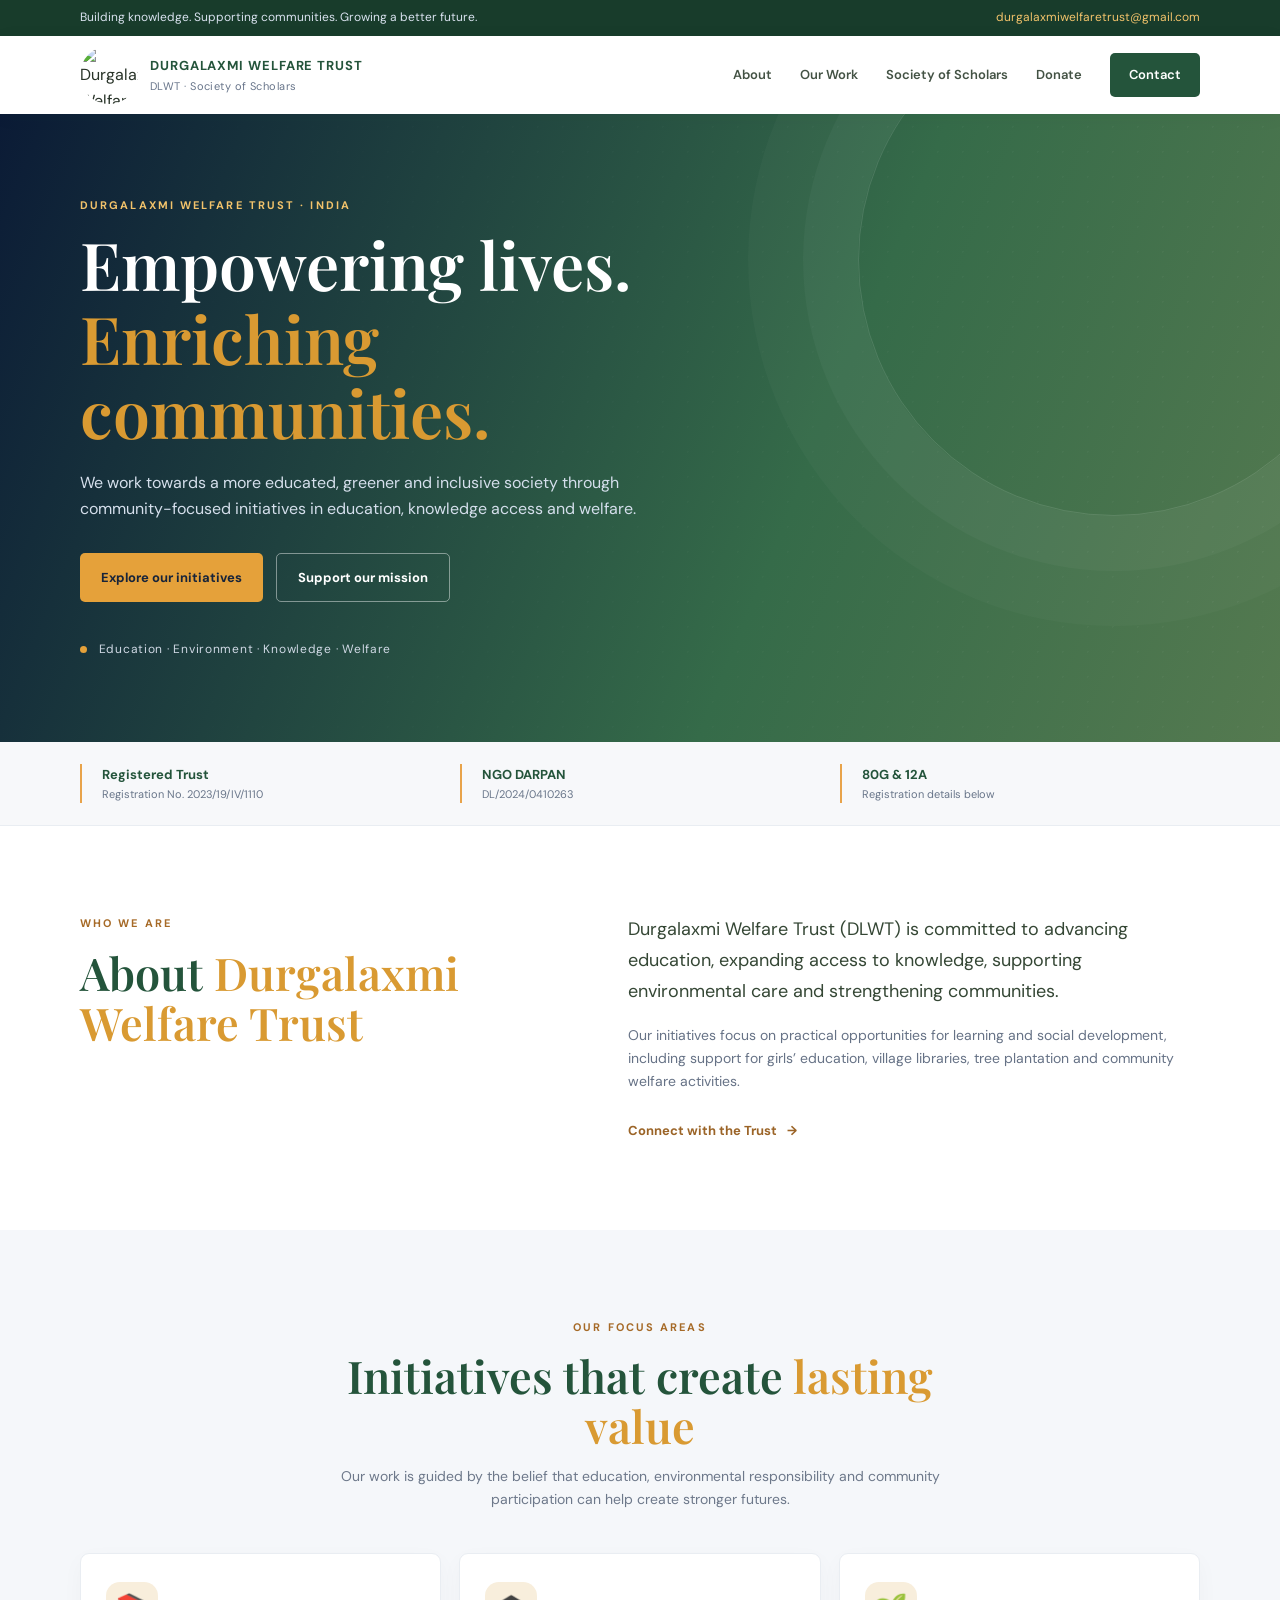
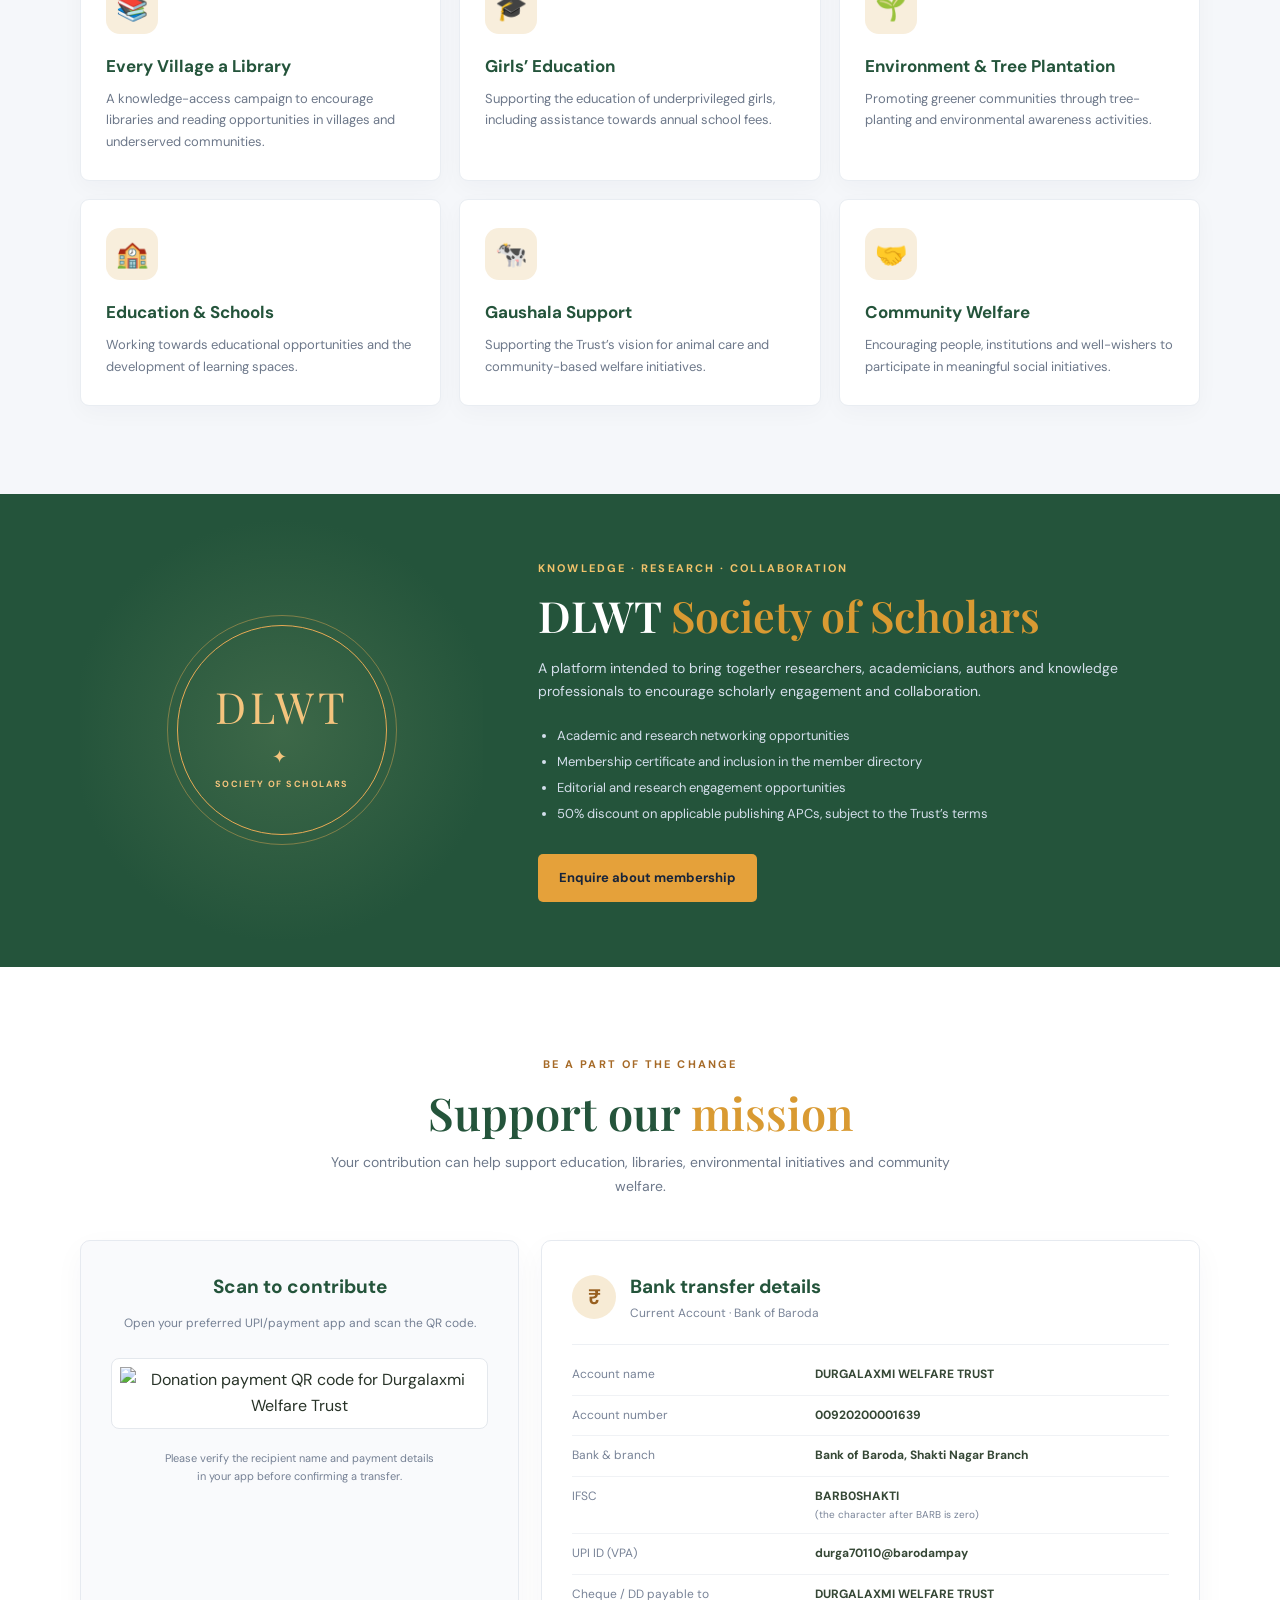
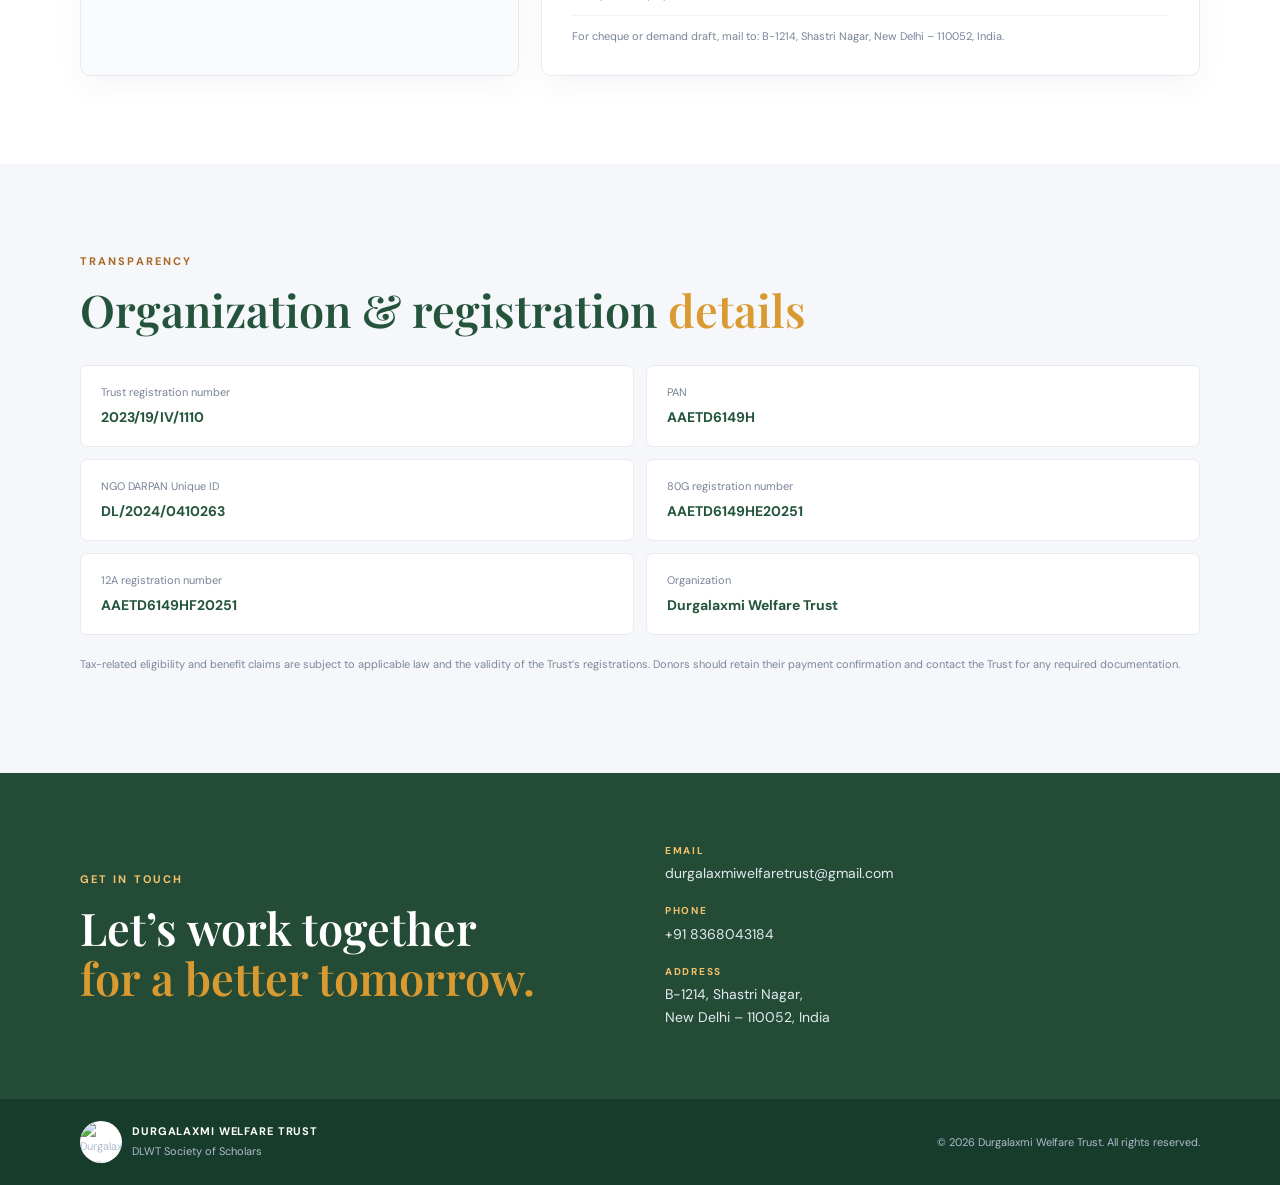
==== index.html @ bc3d6678 "Add files via upload" ====
<!DOCTYPE html>
<html lang="en">
<head>
  <meta charset="UTF-8">
  <meta name="viewport" content="width=device-width, initial-scale=1.0">
  <meta name="description" content="Durgalaxmi Welfare Trust — supporting education, village libraries, environmental action and community welfare.">
  <meta name="theme-color" content="#10264b">
  <title>Durgalaxmi Welfare Trust | DLWT Society of Scholars</title>
  <link rel="preconnect" href="https://fonts.googleapis.com">
  <link rel="preconnect" href="https://fonts.gstatic.com" crossorigin>
  <link href="https://fonts.googleapis.com/css2?family=DM+Sans:wght@400;500;600;700&family=Playfair+Display:wght@600;700&display=swap" rel="stylesheet">
  <link rel="stylesheet" href="style.css">
</head>
<body>
  <div class="topbar">
    <div class="wrap topbar-inner">
      <span>Building knowledge. Supporting communities. Growing a better future.</span>
      <a href="mailto:durgalaxmiwelfaretrust@gmail.com">durgalaxmiwelfaretrust@gmail.com</a>
    </div>
  </div>
  <header class="site-header">
    <div class="wrap nav-wrap">
      <a class="brand" href="#home" aria-label="Durgalaxmi Welfare Trust home">
        <img class="brand-logo" src="assets/dlwt-logo.jpg" alt="Durgalaxmi Welfare Trust logo">
        <span><strong>DURGALAXMI WELFARE TRUST</strong><small>DLWT · Society of Scholars</small></span>
      </a>
      <button class="menu-toggle" aria-label="Open navigation" aria-expanded="false">☰</button>
      <nav class="nav-links" aria-label="Main navigation">
        <a href="#about">About</a><a href="#initiatives">Our Work</a><a href="#scholars">Society of Scholars</a><a href="#donate">Donate</a><a class="nav-cta" href="#contact">Contact</a>
      </nav>
    </div>
  </header>

  <main>
    <section class="hero" id="home">
      <div class="hero-pattern"></div>
      <div class="wrap hero-content">
        <p class="eyebrow light">DURGALAXMI WELFARE TRUST · INDIA</p>
        <h1>Empowering lives.<br><em>Enriching communities.</em></h1>
        <p class="hero-copy">We work towards a more educated, greener and inclusive society through community-focused initiatives in education, knowledge access and welfare.</p>
        <div class="hero-actions"><a class="btn btn-saffron" href="#initiatives">Explore our initiatives</a><a class="btn btn-outline" href="#donate">Support our mission</a></div>
        <div class="hero-note"><span class="dot"></span> Education · Environment · Knowledge · Welfare</div>
      </div>
    </section>

    <section class="trust-strip">
      <div class="wrap trust-grid">
        <div><strong>Registered Trust</strong><span>Registration No. 2023/19/IV/1110</span></div>
        <div><strong>NGO DARPAN</strong><span>DL/2024/0410263</span></div>
        <div><strong>80G &amp; 12A</strong><span>Registration details below</span></div>
      </div>
    </section>

    <section class="section" id="about">
      <div class="wrap two-col">
        <div>
          <p class="eyebrow">WHO WE ARE</p>
          <h2>About <em>Durgalaxmi Welfare Trust</em></h2>
        </div>
        <div class="section-copy">
          <p class="lead">Durgalaxmi Welfare Trust (DLWT) is committed to advancing education, expanding access to knowledge, supporting environmental care and strengthening communities.</p>
          <p>Our initiatives focus on practical opportunities for learning and social development, including support for girls’ education, village libraries, tree plantation and community welfare activities.</p>
          <a class="text-link" href="#contact">Connect with the Trust <span>→</span></a>
        </div>
      </div>
    </section>

    <section class="section section-soft" id="initiatives">
      <div class="wrap">
        <div class="section-heading">
          <p class="eyebrow">OUR FOCUS AREAS</p>
          <h2>Initiatives that create <em>lasting value</em></h2>
          <p>Our work is guided by the belief that education, environmental responsibility and community participation can help create stronger futures.</p>
        </div>
        <div class="initiative-grid">
          <article class="initiative-card"><div class="card-icon">📚</div><h3>Every Village a Library</h3><p>A knowledge-access campaign to encourage libraries and reading opportunities in villages and underserved communities.</p></article>
          <article class="initiative-card"><div class="card-icon">🎓</div><h3>Girls’ Education</h3><p>Supporting the education of underprivileged girls, including assistance towards annual school fees.</p></article>
          <article class="initiative-card"><div class="card-icon">🌱</div><h3>Environment &amp; Tree Plantation</h3><p>Promoting greener communities through tree-planting and environmental awareness activities.</p></article>
          <article class="initiative-card"><div class="card-icon">🏫</div><h3>Education &amp; Schools</h3><p>Working towards educational opportunities and the development of learning spaces.</p></article>
          <article class="initiative-card"><div class="card-icon">🐄</div><h3>Gaushala Support</h3><p>Supporting the Trust’s vision for animal care and community-based welfare initiatives.</p></article>
          <article class="initiative-card"><div class="card-icon">🤝</div><h3>Community Welfare</h3><p>Encouraging people, institutions and well-wishers to participate in meaningful social initiatives.</p></article>
        </div>
      </div>
    </section>

    <section class="section scholars-section" id="scholars">
      <div class="wrap scholars-panel">
        <div class="scholars-art"><div class="seal">DLWT<span>✦</span><small>SOCIETY OF SCHOLARS</small></div></div>
        <div class="scholars-copy">
          <p class="eyebrow light">KNOWLEDGE · RESEARCH · COLLABORATION</p>
          <h2>DLWT <em>Society of Scholars</em></h2>
          <p>A platform intended to bring together researchers, academicians, authors and knowledge professionals to encourage scholarly engagement and collaboration.</p>
          <ul><li>Academic and research networking opportunities</li><li>Membership certificate and inclusion in the member directory</li><li>Editorial and research engagement opportunities</li><li>50% discount on applicable publishing APCs, subject to the Trust’s terms</li></ul>
          <a class="btn btn-saffron" href="mailto:durgalaxmiwelfaretrust@gmail.com?subject=DLWT%20Society%20of%20Scholars%20Membership">Enquire about membership</a>
        </div>
      </div>
    </section>

    <section class="section donation-section" id="donate">
      <div class="wrap">
        <div class="section-heading">
          <p class="eyebrow">BE A PART OF THE CHANGE</p>
          <h2>Support our <em>mission</em></h2>
          <p>Your contribution can help support education, libraries, environmental initiatives and community welfare.</p>
        </div>
        <div class="donation-grid">
          <div class="qr-card">
            <h3>Scan to contribute</h3>
            <p>Open your preferred UPI/payment app and scan the QR code.</p>
            <img src="assets/donation-qr.png" alt="Donation payment QR code for Durgalaxmi Welfare Trust" class="qr-image">
            <p class="qr-caption">Please verify the recipient name and payment details in your app before confirming a transfer.</p>
          </div>
          <div class="bank-card">
            <div class="bank-card-head"><span class="bank-symbol">₹</span><div><h3>Bank transfer details</h3><p>Current Account · Bank of Baroda</p></div></div>
            <dl class="bank-details">
              <div><dt>Account name</dt><dd>DURGALAXMI WELFARE TRUST</dd></div>
              <div><dt>Account number</dt><dd>00920200001639</dd></div>
              <div><dt>Bank &amp; branch</dt><dd>Bank of Baroda, Shakti Nagar Branch</dd></div>
              <div><dt>IFSC</dt><dd>BARB0SHAKTI <small>(the character after BARB is zero)</small></dd></div>
              <div><dt>UPI ID (VPA)</dt><dd>durga70110@barodampay</dd></div>
              <div><dt>Cheque / DD payable to</dt><dd>DURGALAXMI WELFARE TRUST</dd></div>
            </dl>
            <p class="bank-note">For cheque or demand draft, mail to: B-1214, Shastri Nagar, New Delhi – 110052, India.</p>
          </div>
        </div>
      </div>
    </section>

    <section class="section section-soft" id="legal">
      <div class="wrap">
        <div class="section-heading left-heading"><p class="eyebrow">TRANSPARENCY</p><h2>Organization &amp; registration <em>details</em></h2></div>
        <div class="legal-grid">
          <div class="legal-item"><span>Trust registration number</span><strong>2023/19/IV/1110</strong></div>
          <div class="legal-item"><span>PAN</span><strong>AAETD6149H</strong></div>
          <div class="legal-item"><span>NGO DARPAN Unique ID</span><strong>DL/2024/0410263</strong></div>
          <div class="legal-item"><span>80G registration number</span><strong>AAETD6149HE20251</strong></div>
          <div class="legal-item"><span>12A registration number</span><strong>AAETD6149HF20251</strong></div>
          <div class="legal-item"><span>Organization</span><strong>Durgalaxmi Welfare Trust</strong></div>
        </div>
        <p class="legal-disclaimer">Tax-related eligibility and benefit claims are subject to applicable law and the validity of the Trust’s registrations. Donors should retain their payment confirmation and contact the Trust for any required documentation.</p>
      </div>
    </section>

    <section class="contact-section" id="contact">
      <div class="wrap contact-wrap">
        <div><p class="eyebrow light">GET IN TOUCH</p><h2>Let’s work together<br><em>for a better tomorrow.</em></h2></div>
        <div class="contact-details">
          <a href="mailto:durgalaxmiwelfaretrust@gmail.com"><span>EMAIL</span>durgalaxmiwelfaretrust@gmail.com</a>
          <a href="tel:+918368043184"><span>PHONE</span>+91 8368043184</a>
          <div><span>ADDRESS</span>B-1214, Shastri Nagar,<br>New Delhi – 110052, India</div>
        </div>
      </div>
    </section>
  </main>
  <footer><div class="wrap footer-inner"><div class="footer-brand"><img src="assets/dlwt-logo.jpg" alt="Durgalaxmi Welfare Trust logo"><span><strong>DURGALAXMI WELFARE TRUST</strong><p>DLWT Society of Scholars</p></span></div><p>© <span id="year"></span> Durgalaxmi Welfare Trust. All rights reserved.</p></div></footer>
  <script>
    document.getElementById('year').textContent = new Date().getFullYear();
    const toggle = document.querySelector('.menu-toggle');
    const nav = document.querySelector('.nav-links');
    toggle.addEventListener('click', () => {
      const open = nav.classList.toggle('open');
      toggle.setAttribute('aria-expanded', String(open));
    });
    nav.querySelectorAll('a').forEach(link => link.addEventListener('click', () => {
      nav.classList.remove('open'); toggle.setAttribute('aria-expanded', 'false');
    }));
  </script>
</body>
</html>
---- style.css ----
*{box-sizing:border-box}html{scroll-behavior:smooth;scroll-padding-top:88px}body{margin:0;color:#283328;font-family:"DM Sans",Arial,sans-serif;line-height:1.65}a{color:inherit;text-decoration:none}.wrap{width:min(1120px,calc(100% - 44px));margin:auto}.topbar{background:#183C2B;color:#d9e2ef;font-size:12px}.topbar-inner{min-height:36px;display:flex;align-items:center;justify-content:space-between;gap:18px}.topbar a{color:#F2C36B}.site-header{position:sticky;top:0;z-index:10;background:#fff;box-shadow:0 3px 18px #183C2B0c}.nav-wrap{height:78px;display:flex;align-items:center;justify-content:space-between}.brand{display:flex;align-items:center;gap:12px}.brand-mark{width:44px;height:44px;border-radius:13px;background:#24543B;color:#F2C36B;display:grid;place-items:center;font-family:"Playfair Display",serif;font-size:20px;font-weight:bold}.brand strong{display:block;font-size:13px;letter-spacing:.07em;color:#24543B}.brand small{display:block;font-size:11px;color:#68758a;letter-spacing:.04em}.nav-links{display:flex;align-items:center;gap:28px;font-size:13px;font-weight:600;color:#435244}.nav-links a:hover{color:#c87521}.nav-cta{background:#24543B;color:#fff!important;padding:11px 19px;border-radius:5px}.menu-toggle{display:none;background:none;border:0;font-size:25px;color:#24543B}.hero{position:relative;overflow:hidden;background:linear-gradient(112deg,#0b1b36 0%,#356B49 62%,#557A50 100%);color:white;min-height:510px;display:flex;align-items:center}.hero:after{content:"";position:absolute;width:510px;height:510px;border:1px solid #ffffff20;border-radius:50%;right:-90px;top:-110px;box-shadow:0 0 0 55px #ffffff08,0 0 0 110px #ffffff06}.hero-pattern{position:absolute;inset:0;background-image:radial-gradient(#ffffff25 1px,transparent 1px);background-size:25px 25px;opacity:.24;mask-image:linear-gradient(90deg,transparent,black)}.hero-content{position:relative;z-index:1;padding:82px 0}.eyebrow{font-size:11px;letter-spacing:.19em;font-weight:700;color:#A66A27;margin:0 0 14px}.eyebrow.light{color:#F2C36B}.hero h1,h2{font-family:"Playfair Display",Georgia,serif;line-height:1.12;font-weight:600}.hero h1{font-size:clamp(42px,6vw,66px);max-width:720px;margin:0 0 20px}.hero h1 em,h2 em{color:#D99A32;font-style:normal}.hero-copy{max-width:620px;color:#d5dfec;font-size:16px}.hero-actions{display:flex;gap:13px;flex-wrap:wrap;margin-top:30px}.btn{display:inline-flex;align-items:center;justify-content:center;padding:13px 21px;border-radius:5px;font-size:13px;font-weight:700;transition:.2s}.btn:hover{transform:translateY(-2px)}.btn-saffron{background:#E5A13A;color:#17243a}.btn-outline{border:1px solid #ffffff70;color:white}.hero-note{margin-top:38px;color:#d0d9e5;font-size:12px;letter-spacing:.06em}.dot{display:inline-block;width:7px;height:7px;background:#E5A13A;border-radius:50%;margin-right:8px}.trust-strip{background:#f7f8fa;border-bottom:1px solid #e9edf2}.trust-grid{display:grid;grid-template-columns:repeat(3,1fr);padding:22px 0;gap:20px}.trust-grid div{padding-left:20px;border-left:2px solid #e8a34a}.trust-grid strong,.trust-grid span{display:block}.trust-grid strong{font-size:13px;color:#24543B}.trust-grid span{font-size:11px;color:#69768a}.section{padding:88px 0}.two-col{display:grid;grid-template-columns:.9fr 1.1fr;gap:80px}.section h2,.contact-section h2{font-size:clamp(32px,4vw,45px);color:#24543B;margin:0}.section-copy{color:#667286;font-size:14px}.section-copy .lead{font-size:18px;color:#354735;line-height:1.7;margin-top:0}.text-link{display:inline-block;color:#9B6427;font-weight:700;margin-top:12px;font-size:13px}.text-link span{margin-left:7px}.section-soft{background:#f5f7fa}.section-heading{text-align:center;max-width:660px;margin:0 auto 42px}.section-heading>p:last-child{font-size:14px;color:#6d788a}.initiative-grid{display:grid;grid-template-columns:repeat(3,1fr);gap:18px}.initiative-card{background:#fff;padding:28px 25px;border:1px solid #e9edf2;border-radius:9px;box-shadow:0 7px 22px #12264a08}.card-icon{font-size:26px;width:52px;height:52px;border-radius:14px;background:#F8EEDC;display:grid;place-items:center;margin-bottom:18px}.initiative-card h3{font-size:17px;color:#24543B;margin:0 0 8px}.initiative-card p{font-size:13px;color:#6d788a;margin:0}.scholars-section{background:#24543B;padding:0}.scholars-panel{display:grid;grid-template-columns:.72fr 1.28fr;min-height:440px;align-items:center}.scholars-art{height:100%;display:grid;place-items:center;background:radial-gradient(circle at center,#3D6848,#24543B 68%);min-height:390px}.seal{width:210px;height:210px;border:1px solid #e7aa55;border-radius:50%;display:flex;flex-direction:column;align-items:center;justify-content:center;color:#f4c47d;font-family:"Playfair Display",serif;font-size:43px;letter-spacing:.08em;outline:1px solid #e7aa5570;outline-offset:9px}.seal span{font-size:18px}.seal small{font:700 9px "DM Sans",sans-serif;letter-spacing:.17em;margin-top:6px}.scholars-copy{padding:65px 30px 65px 55px;color:#d4deeb}.scholars-copy h2{color:white;font-size:43px;margin:0 0 18px}.scholars-copy>p:not(.eyebrow){font-size:14px;max-width:600px}.scholars-copy ul{padding-left:19px;font-size:13px;line-height:2;margin:20px 0 27px}.donation-section{background:#fff}.donation-grid{display:grid;grid-template-columns:.8fr 1.2fr;gap:22px;align-items:stretch}.qr-card,.bank-card{border:1px solid #e6eaf0;border-radius:10px;padding:30px;background:#fff;box-shadow:0 10px 30px #12264a0a}.qr-card{text-align:center;background:#f9fafc}.qr-card h3,.bank-card h3{color:#24543B;margin:0;font-size:19px}.qr-card>p{font-size:12px;color:#758094}.qr-image{width:190px;height:190px;object-fit:contain;background:white;padding:8px;border:1px solid #e4e8ed;border-radius:8px;margin:12px auto}.qr-caption{max-width:270px;margin:8px auto 0!important;font-size:11px!important}.bank-card-head{display:flex;align-items:center;gap:14px;padding-bottom:20px;border-bottom:1px solid #edf0f4}.bank-symbol{width:44px;height:44px;background:#F7EBD5;border-radius:50%;display:grid;place-items:center;color:#986020;font-size:21px;font-weight:700}.bank-card-head p{margin:2px 0 0;color:#788397;font-size:12px}.bank-details{margin:10px 0}.bank-details div{display:grid;grid-template-columns:39% 61%;gap:10px;padding:10px 0;border-bottom:1px solid #f0f2f5}.bank-details dt{font-size:12px;color:#788397}.bank-details dd{margin:0;font-size:12px;color:#354735;font-weight:700;overflow-wrap:anywhere}.bank-details dd small{display:block;font-weight:400;color:#788397}.bank-note{font-size:11px;color:#788397;margin-bottom:0}.left-heading{text-align:left;max-width:none;margin-bottom:30px}.legal-grid{display:grid;grid-template-columns:repeat(2,1fr);gap:12px}.legal-item{background:#fff;border:1px solid #e8ecf1;border-radius:7px;padding:17px 20px}.legal-item span,.legal-item strong{display:block}.legal-item span{font-size:11px;color:#788397;margin-bottom:5px}.legal-item strong{font-size:14px;color:#24543B;overflow-wrap:anywhere}.legal-disclaimer{font-size:11px;color:#7c8798;margin-top:20px}.contact-section{background:#244B35;color:#fff;padding:70px 0}.contact-wrap{display:grid;grid-template-columns:1fr 1fr;gap:50px;align-items:center}.contact-section h2{color:#fff}.contact-details{display:grid;gap:18px;color:#e3eaf3;font-size:14px}.contact-details a:hover{color:#F2C36B}.contact-details span{display:block;color:#F2C36B;font-size:10px;letter-spacing:.17em;font-weight:700;margin-bottom:3px}footer{background:#183C2B;color:#aebbd0;padding:22px 0;font-size:11px}.footer-inner{display:flex;justify-content:space-between;align-items:center;gap:20px}.footer-inner strong{color:#fff;letter-spacing:.08em}.footer-inner p{margin:2px 0} @media(max-width:800px){.nav-links{gap:15px}.two-col{gap:35px}.initiative-grid{grid-template-columns:repeat(2,1fr)}.scholars-panel{grid-template-columns:.6fr 1.4fr}.scholars-copy{padding-left:25px}.donation-grid{grid-template-columns:1fr 1.3fr}}@media(max-width:640px){.wrap{width:min(100% - 32px,1120px)}.topbar-inner{justify-content:center;text-align:center;padding:8px 0}.topbar-inner span{display:none}.nav-wrap{height:68px}.brand strong{font-size:11px}.brand small{font-size:10px}.menu-toggle{display:block}.nav-links{display:none;position:absolute;top:68px;left:0;right:0;background:#fff;padding:18px 22px 22px;box-shadow:0 12px 18px #183C2B1a;flex-direction:column;align-items:stretch;gap:16px}.nav-links.open{display:flex}.nav-cta{text-align:center}.hero{min-height:480px}.hero-content{padding:65px 0}.hero h1{font-size:43px}.hero-copy{font-size:14px}.trust-grid{grid-template-columns:1fr;gap:13px;padding:18px 0}.section{padding:65px 0}.two-col,.contact-wrap{grid-template-columns:1fr;gap:22px}.initiative-grid{grid-template-columns:1fr}.initiative-card{padding:23px}.scholars-panel{grid-template-columns:1fr}.scholars-art{min-height:230px}.seal{width:150px;height:150px;font-size:32px}.scholars-copy{padding:15px 0 55px}.scholars-copy h2{font-size:35px}.donation-grid{grid-template-columns:1fr}.legal-grid{grid-template-columns:1fr}.contact-wrap{gap:30px}.footer-inner{flex-direction:column;align-items:flex-start}.bank-details div{grid-template-columns:42% 58%}}
/* Official DLWT logo supplied by the Trust */
.brand-logo{width:58px;height:58px;object-fit:contain;border-radius:50%;background:#fff}
.footer-brand{display:flex;align-items:center;gap:10px}
.footer-brand img{width:42px;height:42px;object-fit:contain;border-radius:50%;background:#fff}
@media(max-width:640px){.brand-logo{width:48px;height:48px}.footer-brand img{width:36px;height:36px}}
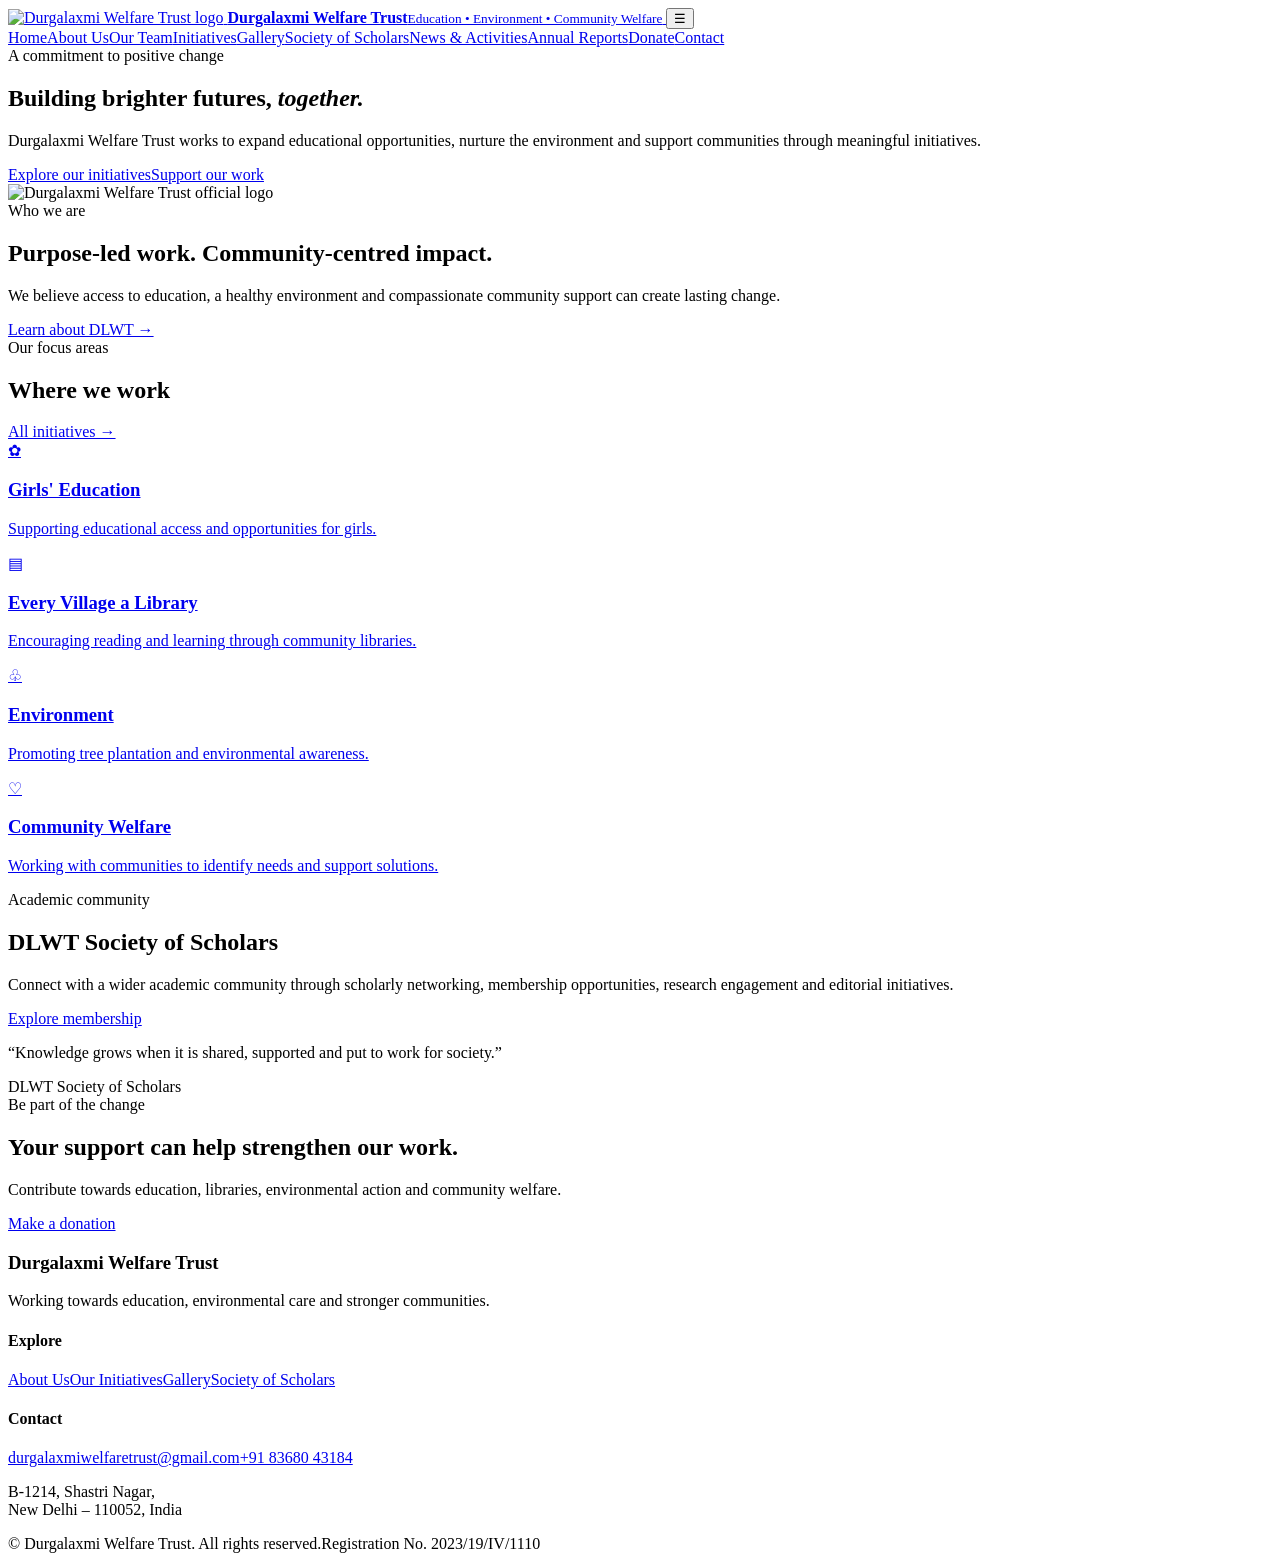
==== commit 55f34d6d: "Add files via upload" ====
--- a/index.html
+++ b/index.html
@@ -1,169 +1,46 @@
-<!DOCTYPE html>
+<!doctype html>
 <html lang="en">
 <head>
-  <meta charset="UTF-8">
-  <meta name="viewport" content="width=device-width, initial-scale=1.0">
-  <meta name="description" content="Durgalaxmi Welfare Trust — supporting education, village libraries, environmental action and community welfare.">
-  <meta name="theme-color" content="#10264b">
-  <title>Durgalaxmi Welfare Trust | DLWT Society of Scholars</title>
-  <link rel="preconnect" href="https://fonts.googleapis.com">
-  <link rel="preconnect" href="https://fonts.gstatic.com" crossorigin>
-  <link href="https://fonts.googleapis.com/css2?family=DM+Sans:wght@400;500;600;700&family=Playfair+Display:wght@600;700&display=swap" rel="stylesheet">
-  <link rel="stylesheet" href="style.css">
-</head>
-<body>
-  <div class="topbar">
-    <div class="wrap topbar-inner">
-      <span>Building knowledge. Supporting communities. Growing a better future.</span>
-      <a href="mailto:durgalaxmiwelfaretrust@gmail.com">durgalaxmiwelfaretrust@gmail.com</a>
-    </div>
+<meta charset="utf-8"><meta name="viewport" content="width=device-width, initial-scale=1">
+<title>Home | Durgalaxmi Welfare Trust</title>
+<meta name="description" content="Official website of Durgalaxmi Welfare Trust (DLWT), supporting education, libraries, environment and community welfare.">
+<link rel="icon" href="assets/dlwt-logo.jpg"><link rel="stylesheet" href="assets/style.css">
+</head><body>
+
+<header class="site-header">
+  <a class="brand" href="index.html">
+    <img src="assets/dlwt-logo.jpg" alt="Durgalaxmi Welfare Trust logo">
+    <span><strong>Durgalaxmi Welfare Trust</strong><small>Education • Environment • Community Welfare</small></span>
+  </a>
+  <button class="menu-toggle" aria-label="Open navigation" aria-expanded="false">☰</button>
+  <nav class="main-nav"><a href="index.html" class="active">Home</a><a href="about.html" class="">About Us</a><a href="team.html" class="">Our Team</a><a href="initiatives.html" class="">Initiatives</a><a href="gallery.html" class="">Gallery</a><a href="scholars.html" class="">Society of Scholars</a><a href="news.html" class="">News & Activities</a><a href="reports.html" class="">Annual Reports</a><a href="donate.html" class="">Donate</a><a href="contact.html" class="">Contact</a></nav>
+</header>
+<main>
+<section class="hero">
+ <div class="hero-copy"><span class="eyebrow">A commitment to positive change</span><h1>Building brighter futures, <em>together.</em></h1>
+ <p>Durgalaxmi Welfare Trust works to expand educational opportunities, nurture the environment and support communities through meaningful initiatives.</p>
+ <div class="hero-actions"><a class="btn btn-primary" href="initiatives.html">Explore our initiatives</a><a class="btn btn-light" href="donate.html">Support our work</a></div></div>
+ <div class="hero-art"><div class="hero-orbit"></div><img src="assets/dlwt-logo.jpg" alt="Durgalaxmi Welfare Trust official logo"></div>
+</section>
+<section class="intro section-wrap"><span class="eyebrow">Who we are</span><h2>Purpose-led work. Community-centred impact.</h2><p class="lead">We believe access to education, a healthy environment and compassionate community support can create lasting change.</p><a class="text-link" href="about.html">Learn about DLWT →</a></section>
+<section class="section-wrap tint"><div class="section-heading"><div><span class="eyebrow">Our focus areas</span><h2>Where we work</h2></div><a class="text-link" href="initiatives.html">All initiatives →</a></div>
+<div class="card-grid">
+<a class="feature-card" href="initiatives.html#girls"><div class="card-icon">✿</div><h3>Girls' Education</h3><p>Supporting educational access and opportunities for girls.</p></a>
+<a class="feature-card" href="initiatives.html#library"><div class="card-icon">▤</div><h3>Every Village a Library</h3><p>Encouraging reading and learning through community libraries.</p></a>
+<a class="feature-card" href="initiatives.html#environment"><div class="card-icon">♧</div><h3>Environment</h3><p>Promoting tree plantation and environmental awareness.</p></a>
+<a class="feature-card" href="initiatives.html#community"><div class="card-icon">♡</div><h3>Community Welfare</h3><p>Working with communities to identify needs and support solutions.</p></a>
+</div></section>
+<section class="split section-wrap"><div><span class="eyebrow">Academic community</span><h2>DLWT Society of Scholars</h2><p>Connect with a wider academic community through scholarly networking, membership opportunities, research engagement and editorial initiatives.</p><a class="btn btn-secondary" href="scholars.html">Explore membership</a></div><div class="quote-panel"><p>“Knowledge grows when it is shared, supported and put to work for society.”</p><span>DLWT Society of Scholars</span></div></section>
+<section class="donate-band"><div><span class="eyebrow">Be part of the change</span><h2>Your support can help strengthen our work.</h2><p>Contribute towards education, libraries, environmental action and community welfare.</p></div><a class="btn btn-light" href="donate.html">Make a donation</a></section>
+</main>
+
+<footer class="site-footer">
+  <div class="footer-main">
+    <div><h3>Durgalaxmi Welfare Trust</h3><p>Working towards education, environmental care and stronger communities.</p></div>
+    <div><h4>Explore</h4><a href="about.html">About Us</a><a href="initiatives.html">Our Initiatives</a><a href="gallery.html">Gallery</a><a href="scholars.html">Society of Scholars</a></div>
+    <div><h4>Contact</h4><a href="mailto:durgalaxmiwelfaretrust@gmail.com">durgalaxmiwelfaretrust@gmail.com</a><a href="tel:+918368043184">+91 83680 43184</a><p>B-1214, Shastri Nagar,<br>New Delhi – 110052, India</p></div>
   </div>
-  <header class="site-header">
-    <div class="wrap nav-wrap">
-      <a class="brand" href="#home" aria-label="Durgalaxmi Welfare Trust home">
-        <img class="brand-logo" src="assets/dlwt-logo.jpg" alt="Durgalaxmi Welfare Trust logo">
-        <span><strong>DURGALAXMI WELFARE TRUST</strong><small>DLWT · Society of Scholars</small></span>
-      </a>
-      <button class="menu-toggle" aria-label="Open navigation" aria-expanded="false">☰</button>
-      <nav class="nav-links" aria-label="Main navigation">
-        <a href="#about">About</a><a href="#initiatives">Our Work</a><a href="#scholars">Society of Scholars</a><a href="#donate">Donate</a><a class="nav-cta" href="#contact">Contact</a>
-      </nav>
-    </div>
-  </header>
-
-  <main>
-    <section class="hero" id="home">
-      <div class="hero-pattern"></div>
-      <div class="wrap hero-content">
-        <p class="eyebrow light">DURGALAXMI WELFARE TRUST · INDIA</p>
-        <h1>Empowering lives.<br><em>Enriching communities.</em></h1>
-        <p class="hero-copy">We work towards a more educated, greener and inclusive society through community-focused initiatives in education, knowledge access and welfare.</p>
-        <div class="hero-actions"><a class="btn btn-saffron" href="#initiatives">Explore our initiatives</a><a class="btn btn-outline" href="#donate">Support our mission</a></div>
-        <div class="hero-note"><span class="dot"></span> Education · Environment · Knowledge · Welfare</div>
-      </div>
-    </section>
-
-    <section class="trust-strip">
-      <div class="wrap trust-grid">
-        <div><strong>Registered Trust</strong><span>Registration No. 2023/19/IV/1110</span></div>
-        <div><strong>NGO DARPAN</strong><span>DL/2024/0410263</span></div>
-        <div><strong>80G &amp; 12A</strong><span>Registration details below</span></div>
-      </div>
-    </section>
-
-    <section class="section" id="about">
-      <div class="wrap two-col">
-        <div>
-          <p class="eyebrow">WHO WE ARE</p>
-          <h2>About <em>Durgalaxmi Welfare Trust</em></h2>
-        </div>
-        <div class="section-copy">
-          <p class="lead">Durgalaxmi Welfare Trust (DLWT) is committed to advancing education, expanding access to knowledge, supporting environmental care and strengthening communities.</p>
-          <p>Our initiatives focus on practical opportunities for learning and social development, including support for girls’ education, village libraries, tree plantation and community welfare activities.</p>
-          <a class="text-link" href="#contact">Connect with the Trust <span>→</span></a>
-        </div>
-      </div>
-    </section>
-
-    <section class="section section-soft" id="initiatives">
-      <div class="wrap">
-        <div class="section-heading">
-          <p class="eyebrow">OUR FOCUS AREAS</p>
-          <h2>Initiatives that create <em>lasting value</em></h2>
-          <p>Our work is guided by the belief that education, environmental responsibility and community participation can help create stronger futures.</p>
-        </div>
-        <div class="initiative-grid">
-          <article class="initiative-card"><div class="card-icon">📚</div><h3>Every Village a Library</h3><p>A knowledge-access campaign to encourage libraries and reading opportunities in villages and underserved communities.</p></article>
-          <article class="initiative-card"><div class="card-icon">🎓</div><h3>Girls’ Education</h3><p>Supporting the education of underprivileged girls, including assistance towards annual school fees.</p></article>
-          <article class="initiative-card"><div class="card-icon">🌱</div><h3>Environment &amp; Tree Plantation</h3><p>Promoting greener communities through tree-planting and environmental awareness activities.</p></article>
-          <article class="initiative-card"><div class="card-icon">🏫</div><h3>Education &amp; Schools</h3><p>Working towards educational opportunities and the development of learning spaces.</p></article>
-          <article class="initiative-card"><div class="card-icon">🐄</div><h3>Gaushala Support</h3><p>Supporting the Trust’s vision for animal care and community-based welfare initiatives.</p></article>
-          <article class="initiative-card"><div class="card-icon">🤝</div><h3>Community Welfare</h3><p>Encouraging people, institutions and well-wishers to participate in meaningful social initiatives.</p></article>
-        </div>
-      </div>
-    </section>
-
-    <section class="section scholars-section" id="scholars">
-      <div class="wrap scholars-panel">
-        <div class="scholars-art"><div class="seal">DLWT<span>✦</span><small>SOCIETY OF SCHOLARS</small></div></div>
-        <div class="scholars-copy">
-          <p class="eyebrow light">KNOWLEDGE · RESEARCH · COLLABORATION</p>
-          <h2>DLWT <em>Society of Scholars</em></h2>
-          <p>A platform intended to bring together researchers, academicians, authors and knowledge professionals to encourage scholarly engagement and collaboration.</p>
-          <ul><li>Academic and research networking opportunities</li><li>Membership certificate and inclusion in the member directory</li><li>Editorial and research engagement opportunities</li><li>50% discount on applicable publishing APCs, subject to the Trust’s terms</li></ul>
-          <a class="btn btn-saffron" href="mailto:durgalaxmiwelfaretrust@gmail.com?subject=DLWT%20Society%20of%20Scholars%20Membership">Enquire about membership</a>
-        </div>
-      </div>
-    </section>
-
-    <section class="section donation-section" id="donate">
-      <div class="wrap">
-        <div class="section-heading">
-          <p class="eyebrow">BE A PART OF THE CHANGE</p>
-          <h2>Support our <em>mission</em></h2>
-          <p>Your contribution can help support education, libraries, environmental initiatives and community welfare.</p>
-        </div>
-        <div class="donation-grid">
-          <div class="qr-card">
-            <h3>Scan to contribute</h3>
-            <p>Open your preferred UPI/payment app and scan the QR code.</p>
-            <img src="assets/donation-qr.png" alt="Donation payment QR code for Durgalaxmi Welfare Trust" class="qr-image">
-            <p class="qr-caption">Please verify the recipient name and payment details in your app before confirming a transfer.</p>
-          </div>
-          <div class="bank-card">
-            <div class="bank-card-head"><span class="bank-symbol">₹</span><div><h3>Bank transfer details</h3><p>Current Account · Bank of Baroda</p></div></div>
-            <dl class="bank-details">
-              <div><dt>Account name</dt><dd>DURGALAXMI WELFARE TRUST</dd></div>
-              <div><dt>Account number</dt><dd>00920200001639</dd></div>
-              <div><dt>Bank &amp; branch</dt><dd>Bank of Baroda, Shakti Nagar Branch</dd></div>
-              <div><dt>IFSC</dt><dd>BARB0SHAKTI <small>(the character after BARB is zero)</small></dd></div>
-              <div><dt>UPI ID (VPA)</dt><dd>durga70110@barodampay</dd></div>
-              <div><dt>Cheque / DD payable to</dt><dd>DURGALAXMI WELFARE TRUST</dd></div>
-            </dl>
-            <p class="bank-note">For cheque or demand draft, mail to: B-1214, Shastri Nagar, New Delhi – 110052, India.</p>
-          </div>
-        </div>
-      </div>
-    </section>
-
-    <section class="section section-soft" id="legal">
-      <div class="wrap">
-        <div class="section-heading left-heading"><p class="eyebrow">TRANSPARENCY</p><h2>Organization &amp; registration <em>details</em></h2></div>
-        <div class="legal-grid">
-          <div class="legal-item"><span>Trust registration number</span><strong>2023/19/IV/1110</strong></div>
-          <div class="legal-item"><span>PAN</span><strong>AAETD6149H</strong></div>
-          <div class="legal-item"><span>NGO DARPAN Unique ID</span><strong>DL/2024/0410263</strong></div>
-          <div class="legal-item"><span>80G registration number</span><strong>AAETD6149HE20251</strong></div>
-          <div class="legal-item"><span>12A registration number</span><strong>AAETD6149HF20251</strong></div>
-          <div class="legal-item"><span>Organization</span><strong>Durgalaxmi Welfare Trust</strong></div>
-        </div>
-        <p class="legal-disclaimer">Tax-related eligibility and benefit claims are subject to applicable law and the validity of the Trust’s registrations. Donors should retain their payment confirmation and contact the Trust for any required documentation.</p>
-      </div>
-    </section>
-
-    <section class="contact-section" id="contact">
-      <div class="wrap contact-wrap">
-        <div><p class="eyebrow light">GET IN TOUCH</p><h2>Let’s work together<br><em>for a better tomorrow.</em></h2></div>
-        <div class="contact-details">
-          <a href="mailto:durgalaxmiwelfaretrust@gmail.com"><span>EMAIL</span>durgalaxmiwelfaretrust@gmail.com</a>
-          <a href="tel:+918368043184"><span>PHONE</span>+91 8368043184</a>
-          <div><span>ADDRESS</span>B-1214, Shastri Nagar,<br>New Delhi – 110052, India</div>
-        </div>
-      </div>
-    </section>
-  </main>
-  <footer><div class="wrap footer-inner"><div class="footer-brand"><img src="assets/dlwt-logo.jpg" alt="Durgalaxmi Welfare Trust logo"><span><strong>DURGALAXMI WELFARE TRUST</strong><p>DLWT Society of Scholars</p></span></div><p>© <span id="year"></span> Durgalaxmi Welfare Trust. All rights reserved.</p></div></footer>
-  <script>
-    document.getElementById('year').textContent = new Date().getFullYear();
-    const toggle = document.querySelector('.menu-toggle');
-    const nav = document.querySelector('.nav-links');
-    toggle.addEventListener('click', () => {
-      const open = nav.classList.toggle('open');
-      toggle.setAttribute('aria-expanded', String(open));
-    });
-    nav.querySelectorAll('a').forEach(link => link.addEventListener('click', () => {
-      nav.classList.remove('open'); toggle.setAttribute('aria-expanded', 'false');
-    }));
-  </script>
-</body>
-</html>
+  <div class="footer-bottom"><span>© <span id="year"></span> Durgalaxmi Welfare Trust. All rights reserved.</span><span>Registration No. 2023/19/IV/1110</span></div>
+</footer>
+<script src="assets/site.js"></script>
+</body></html>
